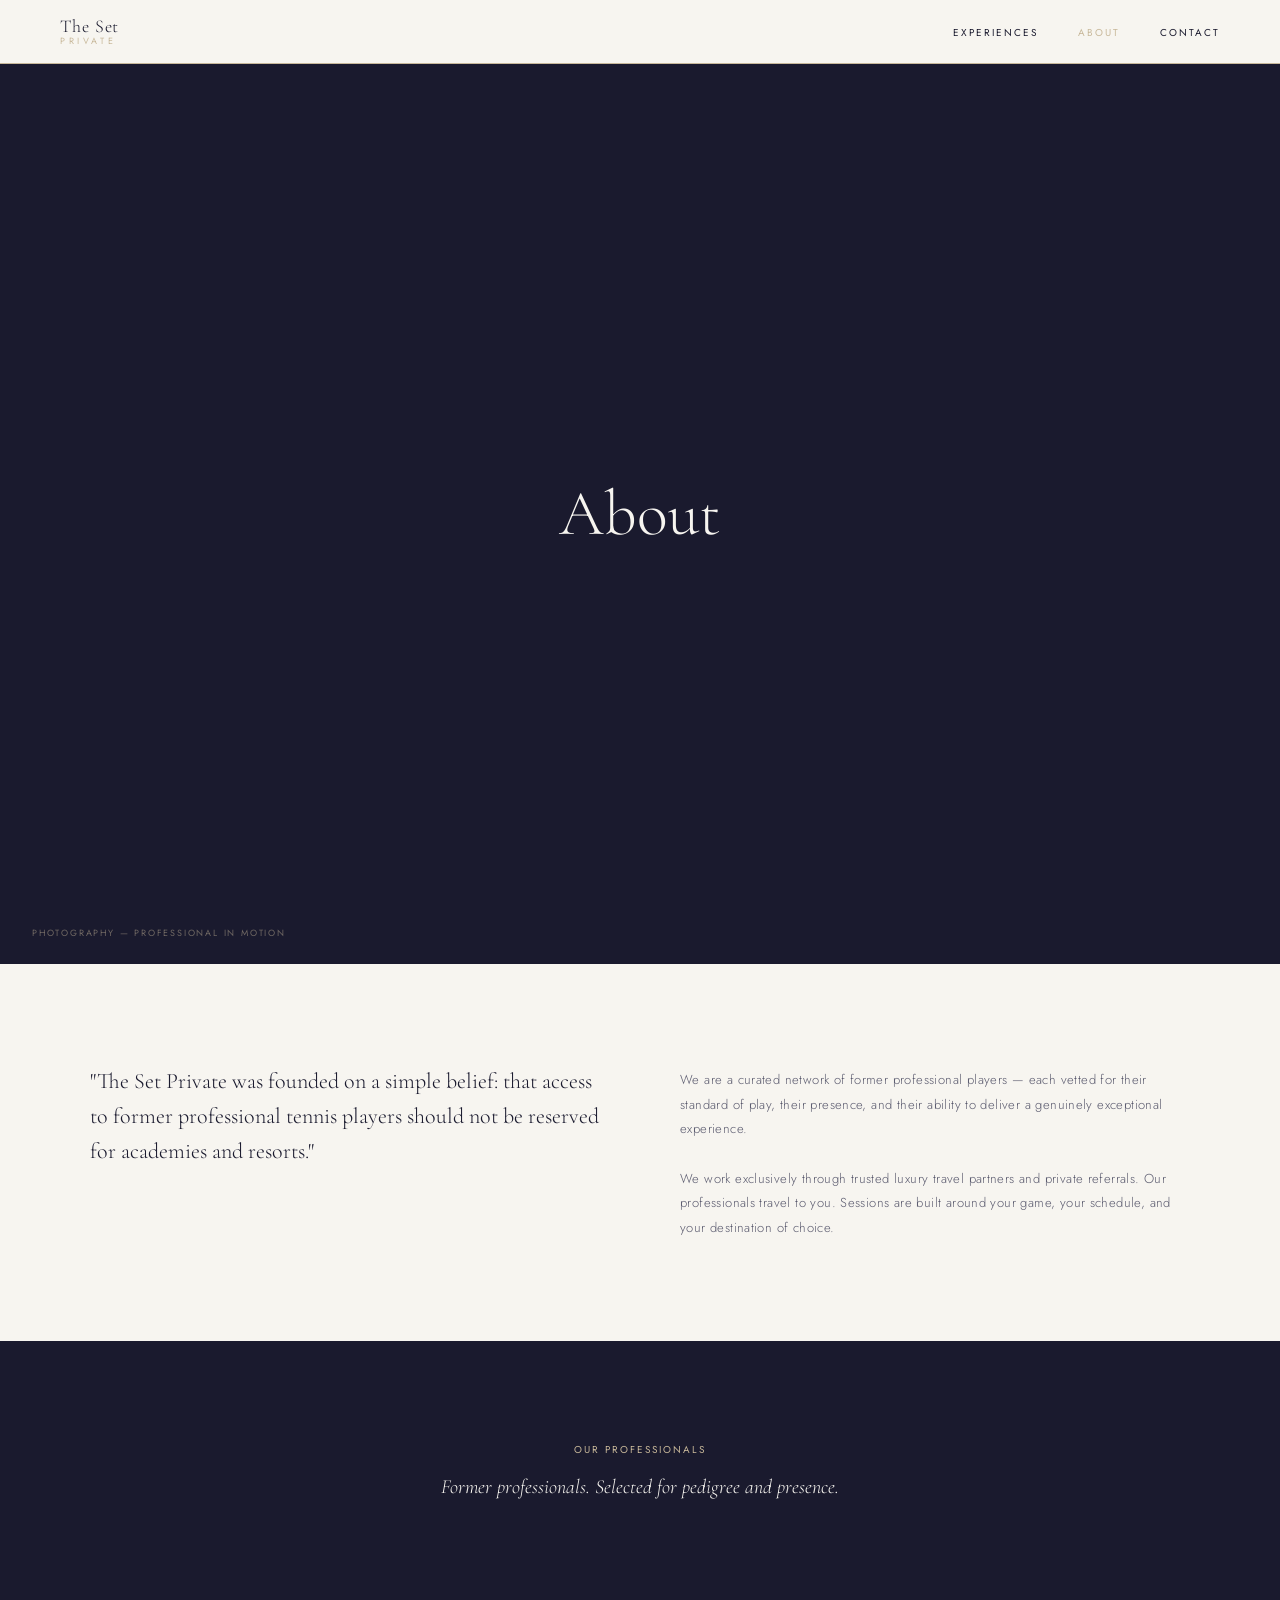
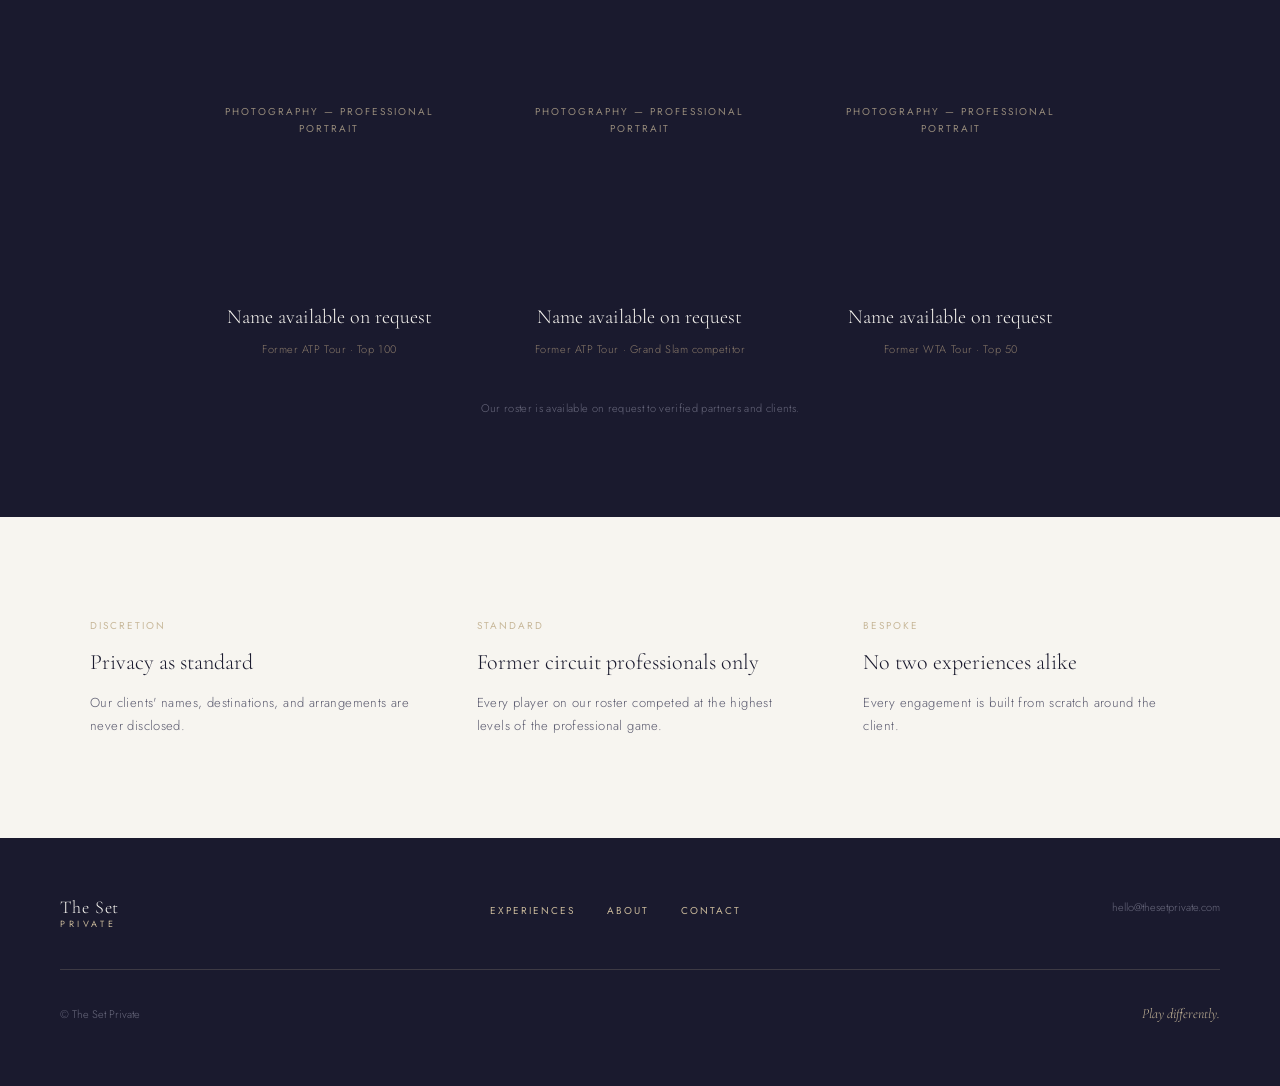
==== the-set-private/about.html @ 579fd4d5 "Build The Set Private multi-page luxury website Four-page static site (index, about, experiences, co" ====
<!DOCTYPE html>
<html lang="en">
<head>
  <meta charset="UTF-8">
  <meta name="viewport" content="width=device-width, initial-scale=1.0">
  <title>About — The Set Private</title>
  <meta name="description" content="The Set Private is a curated network of former professional players, each vetted for their standard of play, their presence, and their ability to deliver a genuinely exceptional experience.">
  <link rel="stylesheet" href="styles.css">
</head>
<body>

  <!-- ── Navigation ──────────────────────────────────────── -->
  <nav class="nav" role="navigation" aria-label="Main navigation">
    <a href="index.html" class="nav__wordmark" aria-label="The Set Private — home">
      <span class="nav__wordmark-main">The Set</span>
      <span class="nav__wordmark-sub">Private</span>
    </a>
    <ul class="nav__links">
      <li><a href="experiences.html">Experiences</a></li>
      <li><a href="about.html">About</a></li>
      <li><a href="contact.html">Contact</a></li>
    </ul>
    <button class="nav__hamburger" aria-label="Open menu" aria-expanded="false">
      <span></span>
      <span></span>
      <span></span>
    </button>
  </nav>

  <!-- Mobile overlay -->
  <div class="nav__overlay" role="dialog" aria-modal="true" aria-label="Navigation menu" style="display:none;">
    <button class="nav__overlay-close" aria-label="Close menu">Close</button>
    <a href="experiences.html">Experiences</a>
    <a href="about.html">About</a>
    <a href="contact.html">Contact</a>
  </div>

  <main class="page-content">

    <!-- ── Hero ───────────────────────────────────────────── -->
    <section class="page-hero" aria-label="About hero">
      <div class="page-hero__bg">
        <span class="hero__bg-label">Photography — Professional in Motion</span>
      </div>
      <div class="page-hero__content">
        <h1 class="page-hero__title">About</h1>
      </div>
    </section>

    <!-- ── Brand Story ────────────────────────────────────── -->
    <section class="brand-story">
      <div class="brand-story__inner">
        <div class="brand-story__left fade-in">
          "The Set Private was founded on a simple belief: that access to former professional tennis players should not be reserved for academies and resorts."
        </div>
        <div class="brand-story__right fade-in">
          <p>We are a curated network of former professional players — each vetted for their standard of play, their presence, and their ability to deliver a genuinely exceptional experience.</p>
          <br>
          <p>We work exclusively through trusted luxury travel partners and private referrals. Our professionals travel to you. Sessions are built around your game, your schedule, and your destination of choice.</p>
        </div>
      </div>
    </section>

    <!-- ── Roster ─────────────────────────────────────────── -->
    <section class="roster">
      <span class="section-label fade-in">Our Professionals</span>
      <p class="roster__intro fade-in">Former professionals. Selected for pedigree and presence.</p>

      <div class="roster__grid">

        <div class="fade-in">
          <div class="roster-card__img img-placeholder">
            <span>Photography — Professional Portrait</span>
          </div>
          <p class="roster-card__name">Name available on request</p>
          <p class="roster-card__cred">Former ATP Tour · Top 100</p>
        </div>

        <div class="fade-in">
          <div class="roster-card__img img-placeholder">
            <span>Photography — Professional Portrait</span>
          </div>
          <p class="roster-card__name">Name available on request</p>
          <p class="roster-card__cred">Former ATP Tour · Grand Slam competitor</p>
        </div>

        <div class="fade-in">
          <div class="roster-card__img img-placeholder">
            <span>Photography — Professional Portrait</span>
          </div>
          <p class="roster-card__name">Name available on request</p>
          <p class="roster-card__cred">Former WTA Tour · Top 50</p>
        </div>

      </div>

      <p class="roster__note fade-in">Our roster is available on request to verified partners and clients.</p>
    </section>

    <!-- ── Values ─────────────────────────────────────────── -->
    <section class="values">
      <div class="values__grid">

        <div class="fade-in">
          <span class="value__label">Discretion</span>
          <h2 class="value__title">Privacy as standard</h2>
          <p class="value__body">Our clients' names, destinations, and arrangements are never disclosed.</p>
        </div>

        <div class="fade-in">
          <span class="value__label">Standard</span>
          <h2 class="value__title">Former circuit professionals only</h2>
          <p class="value__body">Every player on our roster competed at the highest levels of the professional game.</p>
        </div>

        <div class="fade-in">
          <span class="value__label">Bespoke</span>
          <h2 class="value__title">No two experiences alike</h2>
          <p class="value__body">Every engagement is built from scratch around the client.</p>
        </div>

      </div>
    </section>

  </main>

  <!-- ── Footer ─────────────────────────────────────────────── -->
  <footer class="footer" role="contentinfo">
    <div class="footer__main">
      <a href="index.html" class="nav__wordmark" aria-label="The Set Private — home">
        <span class="footer__wordmark-main">The Set</span>
        <span class="footer__wordmark-sub">Private</span>
      </a>
      <ul class="footer__nav">
        <li><a href="experiences.html">Experiences</a></li>
        <li><a href="about.html">About</a></li>
        <li><a href="contact.html">Contact</a></li>
      </ul>
      <span class="footer__email">hello@thesetprivate.com</span>
    </div>
    <div class="footer__bottom">
      <span class="footer__copy">© The Set Private</span>
      <span class="footer__tagline">Play differently.</span>
    </div>
  </footer>

  <script src="nav.js"></script>
</body>
</html>
---- the-set-private/styles.css ----
/* ============================================================
   THE SET PRIVATE — styles.css
   ============================================================ */

@import url('https://fonts.googleapis.com/css2?family=Cormorant+Garamond:ital,wght@0,300;0,400;1,300;1,400&family=Jost:wght@300;400&display=swap');

/* ── Reset & Base ─────────────────────────────────────────── */

*, *::before, *::after {
  box-sizing: border-box;
  margin: 0;
  padding: 0;
}

html {
  scroll-behavior: smooth;
}

body {
  background-color: #FAFAF7;
  color: #5a5a6e;
  font-family: 'Jost', sans-serif;
  font-weight: 300;
  font-size: 14px;
  line-height: 1.7;
  -webkit-font-smoothing: antialiased;
}

img { display: block; width: 100%; }

a {
  color: inherit;
  text-decoration: none;
}

/* ── Tokens ───────────────────────────────────────────────── */

:root {
  --midnight:  #1a1a2e;
  --parchment: #F7F5F0;
  --sand:      #c8b89a;
  --dusk:      #8a7a6a;
  --slate:     #5a5a6e;
  --offwhite:  #FAFAF7;
  --muted:     #6a6a7e;
}

/* ── Typography helpers ───────────────────────────────────── */

.t-display {
  font-family: 'Cormorant Garamond', serif;
  font-weight: 300;
}

.t-display-italic {
  font-family: 'Cormorant Garamond', serif;
  font-weight: 300;
  font-style: italic;
}

.t-ui {
  font-family: 'Jost', sans-serif;
  font-weight: 400;
  font-size: 10px;
  letter-spacing: 0.2em;
  text-transform: uppercase;
}

/* ── Scroll-fade animation ────────────────────────────────── */

.fade-in {
  opacity: 0;
  transform: translateY(20px);
  transition: opacity 0.4s ease, transform 0.4s ease;
}

.fade-in.visible {
  opacity: 1;
  transform: translateY(0);
}

/* ── Buttons ──────────────────────────────────────────────── */

.btn {
  display: inline-block;
  font-family: 'Jost', sans-serif;
  font-weight: 400;
  font-size: 10px;
  letter-spacing: 0.2em;
  text-transform: uppercase;
  padding: 12px 32px;
  border: 1px solid var(--sand);
  color: var(--parchment);
  background: transparent;
  cursor: pointer;
  transition: background 0.25s ease, color 0.25s ease;
}

.btn:hover {
  background: var(--sand);
  color: var(--midnight);
}

.btn--dark {
  color: var(--midnight);
}

.btn--dark:hover {
  background: var(--midnight);
  color: var(--parchment);
  border-color: var(--midnight);
}

.btn--filled {
  background: var(--midnight);
  color: var(--parchment);
  border: 1px solid var(--midnight);
}

.btn--filled:hover {
  background: var(--sand);
  border-color: var(--sand);
  color: var(--midnight);
}

/* ── Image placeholder ────────────────────────────────────── */

.img-placeholder {
  background-color: var(--midnight);
  display: flex;
  align-items: center;
  justify-content: center;
  width: 100%;
}

.img-placeholder span {
  font-family: 'Jost', sans-serif;
  font-weight: 400;
  font-size: 10px;
  letter-spacing: 0.2em;
  text-transform: uppercase;
  color: var(--sand);
  opacity: 0.7;
  text-align: center;
  padding: 0 20px;
}

/* ── Navigation ───────────────────────────────────────────── */

.nav {
  position: fixed;
  top: 0;
  left: 0;
  right: 0;
  z-index: 100;
  background: var(--parchment);
  border-bottom: 0.5px solid var(--sand);
  padding: 0 60px;
  height: 64px;
  display: flex;
  align-items: center;
  justify-content: space-between;
  transition: box-shadow 0.3s ease;
}

.nav.scrolled {
  box-shadow: 0 2px 20px rgba(26, 26, 46, 0.06);
}

.nav__wordmark {
  display: flex;
  flex-direction: column;
  line-height: 1.1;
}

.nav__wordmark-main {
  font-family: 'Cormorant Garamond', serif;
  font-weight: 300;
  font-size: 18px;
  color: var(--midnight);
  letter-spacing: 0.05em;
}

.nav__wordmark-sub {
  font-family: 'Jost', sans-serif;
  font-weight: 400;
  font-size: 9px;
  letter-spacing: 0.4em;
  text-transform: uppercase;
  color: var(--sand);
}

.nav__links {
  display: flex;
  align-items: center;
  gap: 40px;
  list-style: none;
}

.nav__links a {
  font-family: 'Jost', sans-serif;
  font-weight: 400;
  font-size: 10px;
  letter-spacing: 0.2em;
  text-transform: uppercase;
  color: var(--midnight);
  transition: color 0.2s ease;
}

.nav__links a:hover,
.nav__links a.active {
  color: var(--sand);
}

/* Hamburger */
.nav__hamburger {
  display: none;
  flex-direction: column;
  gap: 5px;
  cursor: pointer;
  padding: 4px;
  background: none;
  border: none;
}

.nav__hamburger span {
  display: block;
  width: 22px;
  height: 1px;
  background: var(--midnight);
  transition: all 0.3s ease;
}

/* Mobile overlay */
.nav__overlay {
  display: none;
  position: fixed;
  inset: 0;
  background: var(--midnight);
  z-index: 99;
  flex-direction: column;
  align-items: center;
  justify-content: center;
  gap: 40px;
  opacity: 0;
  transition: opacity 0.3s ease;
}

.nav__overlay.open {
  opacity: 1;
}

.nav__overlay a {
  font-family: 'Cormorant Garamond', serif;
  font-weight: 300;
  font-size: 28px;
  color: var(--parchment);
  letter-spacing: 0.05em;
  transition: color 0.2s ease;
}

.nav__overlay a:hover {
  color: var(--sand);
}

.nav__overlay-close {
  position: absolute;
  top: 24px;
  right: 60px;
  background: none;
  border: none;
  cursor: pointer;
  font-family: 'Jost', sans-serif;
  font-size: 10px;
  letter-spacing: 0.2em;
  text-transform: uppercase;
  color: var(--sand);
}

/* ── Footer ───────────────────────────────────────────────── */

.footer {
  background: var(--midnight);
  padding: 60px;
}

.footer__main {
  display: flex;
  align-items: flex-start;
  justify-content: space-between;
  padding-bottom: 40px;
  border-bottom: 0.5px solid rgba(200, 184, 154, 0.2);
  margin-bottom: 32px;
}

.footer__wordmark-main {
  font-family: 'Cormorant Garamond', serif;
  font-weight: 300;
  font-size: 18px;
  color: var(--parchment);
  letter-spacing: 0.05em;
}

.footer__wordmark-sub {
  font-family: 'Jost', sans-serif;
  font-weight: 400;
  font-size: 9px;
  letter-spacing: 0.4em;
  text-transform: uppercase;
  color: var(--sand);
  margin-top: 2px;
}

.footer__nav {
  display: flex;
  gap: 32px;
  list-style: none;
  align-items: center;
}

.footer__nav a {
  font-family: 'Jost', sans-serif;
  font-weight: 400;
  font-size: 10px;
  letter-spacing: 0.2em;
  text-transform: uppercase;
  color: var(--sand);
  transition: color 0.2s ease;
}

.footer__nav a:hover {
  color: var(--parchment);
}

.footer__email {
  font-family: 'Jost', sans-serif;
  font-weight: 300;
  font-size: 11px;
  color: var(--muted);
}

.footer__bottom {
  display: flex;
  justify-content: space-between;
  align-items: center;
}

.footer__copy {
  font-family: 'Jost', sans-serif;
  font-weight: 300;
  font-size: 11px;
  color: var(--muted);
}

.footer__tagline {
  font-family: 'Cormorant Garamond', serif;
  font-style: italic;
  font-weight: 300;
  font-size: 14px;
  color: var(--sand);
}

/* ── PAGE OFFSET (fixed nav) ──────────────────────────────── */

.page-content {
  padding-top: 64px;
}

/* ════════════════════════════════════════════════════════════
   HOME — index.html
   ════════════════════════════════════════════════════════════ */

/* Hero */
.hero {
  position: relative;
  height: 100vh;
  min-height: 600px;
  display: flex;
  align-items: center;
  justify-content: center;
  overflow: hidden;
}

.hero__bg {
  position: absolute;
  inset: 0;
  background: var(--midnight);
  display: flex;
  align-items: flex-end;
  justify-content: flex-start;
  padding: 24px 32px;
}

.hero__bg-label {
  font-family: 'Jost', sans-serif;
  font-weight: 400;
  font-size: 9px;
  letter-spacing: 0.2em;
  text-transform: uppercase;
  color: var(--sand);
  opacity: 0.5;
}

.hero__content {
  position: relative;
  text-align: center;
  z-index: 1;
}

.hero__the {
  font-family: 'Jost', sans-serif;
  font-weight: 400;
  font-size: 10px;
  letter-spacing: 0.35em;
  text-transform: uppercase;
  color: var(--sand);
  display: block;
  margin-bottom: 12px;
}

.hero__set {
  font-family: 'Cormorant Garamond', serif;
  font-weight: 300;
  font-size: 72px;
  color: var(--parchment);
  display: block;
  line-height: 1;
}

.hero__rule {
  width: 40px;
  height: 1px;
  background: var(--sand);
  margin: 20px auto;
}

.hero__private {
  font-family: 'Jost', sans-serif;
  font-weight: 400;
  font-size: 10px;
  letter-spacing: 0.45em;
  text-transform: uppercase;
  color: var(--sand);
  display: block;
  margin-bottom: 24px;
}

.hero__tagline {
  font-family: 'Cormorant Garamond', serif;
  font-style: italic;
  font-weight: 300;
  font-size: 18px;
  color: var(--parchment);
  display: block;
  margin-bottom: 36px;
}

/* Intro section */
.intro {
  background: var(--parchment);
  padding: 120px 60px;
  text-align: center;
}

.intro__quote {
  font-family: 'Cormorant Garamond', serif;
  font-weight: 300;
  font-size: 28px;
  color: var(--midnight);
  line-height: 1.5;
  max-width: 700px;
  margin: 0 auto 36px;
}

.intro__body {
  font-family: 'Jost', sans-serif;
  font-weight: 300;
  font-size: 13px;
  color: var(--slate);
  line-height: 1.9;
  max-width: 520px;
  margin: 0 auto;
  letter-spacing: 0.03em;
}

/* Pillars section */
.pillars {
  background: var(--midnight);
  padding: 100px 60px;
}

.pillars__grid {
  display: grid;
  grid-template-columns: repeat(3, 1fr);
  gap: 60px;
  max-width: 1100px;
  margin: 0 auto;
}

.pillar__label {
  font-family: 'Jost', sans-serif;
  font-weight: 400;
  font-size: 10px;
  letter-spacing: 0.2em;
  text-transform: uppercase;
  color: var(--sand);
  margin-bottom: 16px;
  display: block;
}

.pillar__title {
  font-family: 'Cormorant Garamond', serif;
  font-weight: 300;
  font-size: 24px;
  color: var(--parchment);
  margin-bottom: 16px;
  line-height: 1.3;
}

.pillar__body {
  font-family: 'Jost', sans-serif;
  font-weight: 300;
  font-size: 13px;
  color: var(--muted);
  line-height: 1.8;
  letter-spacing: 0.03em;
}

/* Experiences preview */
.experiences-preview {
  background: var(--parchment);
  padding: 100px 60px;
}

.experiences-preview__header {
  text-align: center;
  margin-bottom: 60px;
}

.section-label {
  font-family: 'Jost', sans-serif;
  font-weight: 400;
  font-size: 10px;
  letter-spacing: 0.2em;
  text-transform: uppercase;
  color: var(--sand);
  display: block;
  margin-bottom: 12px;
}

.section-title {
  font-family: 'Cormorant Garamond', serif;
  font-weight: 300;
  font-size: 36px;
  color: var(--midnight);
}

.cards-grid {
  display: grid;
  grid-template-columns: repeat(3, 1fr);
  gap: 32px;
  margin-bottom: 56px;
}

.card {
  background: #fff;
}

.card__img {
  height: 260px;
}

.card__body {
  padding: 28px 24px 32px;
}

.card__label {
  font-family: 'Jost', sans-serif;
  font-weight: 400;
  font-size: 10px;
  letter-spacing: 0.2em;
  text-transform: uppercase;
  color: var(--sand);
  display: block;
  margin-bottom: 10px;
}

.card__title {
  font-family: 'Cormorant Garamond', serif;
  font-weight: 300;
  font-size: 22px;
  color: var(--midnight);
  margin-bottom: 10px;
  line-height: 1.3;
}

.card__text {
  font-family: 'Jost', sans-serif;
  font-weight: 300;
  font-size: 13px;
  color: var(--slate);
  line-height: 1.7;
  letter-spacing: 0.03em;
  margin-bottom: 16px;
}

.card__price {
  font-family: 'Jost', sans-serif;
  font-weight: 300;
  font-size: 11px;
  color: var(--dusk);
}

.experiences-preview__cta {
  text-align: center;
}

/* Closing CTA */
.closing-cta {
  position: relative;
  height: 60vh;
  min-height: 400px;
  display: flex;
  align-items: center;
  justify-content: center;
  overflow: hidden;
}

.closing-cta__bg {
  position: absolute;
  inset: 0;
  background: var(--midnight);
  display: flex;
  align-items: flex-end;
  justify-content: flex-start;
  padding: 24px 32px;
}

.closing-cta__content {
  position: relative;
  z-index: 1;
  text-align: center;
}

.closing-cta__heading {
  font-family: 'Cormorant Garamond', serif;
  font-style: italic;
  font-weight: 300;
  font-size: 32px;
  color: var(--parchment);
  display: block;
  margin-bottom: 32px;
}

/* ════════════════════════════════════════════════════════════
   ABOUT — about.html
   ════════════════════════════════════════════════════════════ */

/* Page hero (shared) */
.page-hero {
  position: relative;
  height: 100vh;
  min-height: 500px;
  display: flex;
  align-items: center;
  justify-content: center;
  overflow: hidden;
}

.page-hero__bg {
  position: absolute;
  inset: 0;
  background: var(--midnight);
  display: flex;
  align-items: flex-end;
  justify-content: flex-start;
  padding: 24px 32px;
}

.page-hero__content {
  position: relative;
  z-index: 1;
  text-align: center;
}

.page-hero__title {
  font-family: 'Cormorant Garamond', serif;
  font-weight: 300;
  font-size: 64px;
  color: var(--parchment);
  line-height: 1;
}

/* Brand story */
.brand-story {
  background: var(--parchment);
  padding: 100px 60px;
}

.brand-story__inner {
  display: grid;
  grid-template-columns: 1fr 1fr;
  gap: 80px;
  max-width: 1100px;
  margin: 0 auto;
  align-items: start;
}

.brand-story__left {
  font-family: 'Cormorant Garamond', serif;
  font-weight: 300;
  font-size: 22px;
  color: var(--midnight);
  line-height: 1.6;
}

.brand-story__right {
  font-family: 'Jost', sans-serif;
  font-weight: 300;
  font-size: 13px;
  color: var(--slate);
  line-height: 1.9;
  letter-spacing: 0.03em;
  padding-top: 4px;
}

/* Roster section */
.roster {
  background: var(--midnight);
  padding: 100px 60px;
  text-align: center;
}

.roster__intro {
  font-family: 'Cormorant Garamond', serif;
  font-style: italic;
  font-weight: 300;
  font-size: 20px;
  color: var(--parchment);
  margin-bottom: 56px;
}

.roster__grid {
  display: grid;
  grid-template-columns: repeat(3, 1fr);
  gap: 32px;
  max-width: 900px;
  margin: 0 auto 40px;
}

.roster-card__img {
  height: 320px;
  margin-bottom: 20px;
}

.roster-card__name {
  font-family: 'Cormorant Garamond', serif;
  font-weight: 300;
  font-size: 20px;
  color: var(--parchment);
  margin-bottom: 6px;
}

.roster-card__cred {
  font-family: 'Jost', sans-serif;
  font-weight: 300;
  font-size: 11px;
  color: var(--dusk);
  letter-spacing: 0.05em;
}

.roster__note {
  font-family: 'Jost', sans-serif;
  font-weight: 300;
  font-size: 11px;
  color: var(--muted);
  letter-spacing: 0.03em;
}

/* Values section */
.values {
  background: var(--parchment);
  padding: 100px 60px;
}

.values__grid {
  display: grid;
  grid-template-columns: repeat(3, 1fr);
  gap: 60px;
  max-width: 1100px;
  margin: 0 auto;
}

.value__label {
  font-family: 'Jost', sans-serif;
  font-weight: 400;
  font-size: 10px;
  letter-spacing: 0.2em;
  text-transform: uppercase;
  color: var(--sand);
  display: block;
  margin-bottom: 14px;
}

.value__title {
  font-family: 'Cormorant Garamond', serif;
  font-weight: 300;
  font-size: 22px;
  color: var(--midnight);
  margin-bottom: 14px;
  line-height: 1.3;
}

.value__body {
  font-family: 'Jost', sans-serif;
  font-weight: 300;
  font-size: 13px;
  color: var(--slate);
  line-height: 1.8;
  letter-spacing: 0.03em;
}

/* ════════════════════════════════════════════════════════════
   EXPERIENCES — experiences.html
   ════════════════════════════════════════════════════════════ */

.experiences-detail {
  background: var(--parchment);
  padding: 100px 0;
}

.experience-row {
  display: grid;
  grid-template-columns: 1fr 1fr;
  min-height: 520px;
  max-width: 1400px;
  margin: 0 auto 80px;
}

.experience-row:last-child {
  margin-bottom: 0;
}

.experience-row--reverse {
  direction: rtl;
}

.experience-row--reverse > * {
  direction: ltr;
}

.experience-row__img {
  height: 100%;
  min-height: 440px;
}

.experience-row__content {
  padding: 70px 80px;
  display: flex;
  flex-direction: column;
  justify-content: center;
  background: #fff;
}

.experience-row--reverse .experience-row__content {
  background: var(--parchment);
}

.experience-row__label {
  font-family: 'Jost', sans-serif;
  font-weight: 400;
  font-size: 10px;
  letter-spacing: 0.2em;
  text-transform: uppercase;
  color: var(--sand);
  display: block;
  margin-bottom: 14px;
}

.experience-row__title {
  font-family: 'Cormorant Garamond', serif;
  font-weight: 300;
  font-size: 32px;
  color: var(--midnight);
  margin-bottom: 20px;
  line-height: 1.2;
}

.experience-row__body {
  font-family: 'Jost', sans-serif;
  font-weight: 300;
  font-size: 13px;
  color: var(--slate);
  line-height: 1.9;
  letter-spacing: 0.03em;
  margin-bottom: 20px;
}

.experience-row__details {
  font-family: 'Jost', sans-serif;
  font-weight: 300;
  font-size: 11px;
  color: var(--dusk);
  letter-spacing: 0.03em;
  margin-bottom: 28px;
}

.experience-row__price {
  font-family: 'Jost', sans-serif;
  font-weight: 300;
  font-size: 11px;
  color: var(--dusk);
  margin-bottom: 20px;
}

/* Partner section */
.partner {
  background: var(--midnight);
  padding: 100px 60px;
  text-align: center;
}

.partner__quote {
  font-family: 'Cormorant Garamond', serif;
  font-style: italic;
  font-weight: 300;
  font-size: 22px;
  color: var(--parchment);
  max-width: 600px;
  margin: 0 auto 24px;
  line-height: 1.5;
}

.partner__body {
  font-family: 'Jost', sans-serif;
  font-weight: 300;
  font-size: 13px;
  color: var(--muted);
  max-width: 520px;
  margin: 0 auto 40px;
  line-height: 1.8;
  letter-spacing: 0.03em;
}

/* ════════════════════════════════════════════════════════════
   CONTACT — contact.html
   ════════════════════════════════════════════════════════════ */

/* Half-height hero for contact */
.page-hero--half {
  height: 50vh;
  min-height: 360px;
}

.contact-section {
  background: var(--parchment);
  padding: 100px 60px;
}

.contact-inner {
  display: grid;
  grid-template-columns: 1fr 1fr;
  gap: 100px;
  max-width: 1100px;
  margin: 0 auto;
  align-items: start;
}

.contact-left__heading {
  font-family: 'Cormorant Garamond', serif;
  font-weight: 300;
  font-size: 24px;
  color: var(--midnight);
  line-height: 1.4;
  margin-bottom: 20px;
}

.contact-left__body {
  font-family: 'Jost', sans-serif;
  font-weight: 300;
  font-size: 13px;
  color: var(--slate);
  line-height: 1.9;
  letter-spacing: 0.03em;
  margin-bottom: 40px;
}

.contact-left__details {
  display: flex;
  flex-direction: column;
  gap: 12px;
}

.contact-detail__label {
  font-family: 'Jost', sans-serif;
  font-weight: 400;
  font-size: 10px;
  letter-spacing: 0.2em;
  text-transform: uppercase;
  color: var(--sand);
  display: block;
  margin-bottom: 2px;
}

.contact-detail__value {
  font-family: 'Jost', sans-serif;
  font-weight: 300;
  font-size: 12px;
  color: var(--slate);
  letter-spacing: 0.03em;
}

/* Form */
.enquiry-form {
  display: flex;
  flex-direction: column;
  gap: 28px;
}

.form-field {
  display: flex;
  flex-direction: column;
  gap: 6px;
}

.form-field label {
  font-family: 'Jost', sans-serif;
  font-weight: 400;
  font-size: 10px;
  letter-spacing: 0.15em;
  text-transform: uppercase;
  color: var(--dusk);
}

.form-field input,
.form-field select,
.form-field textarea {
  font-family: 'Jost', sans-serif;
  font-weight: 300;
  font-size: 13px;
  color: var(--midnight);
  background: transparent;
  border: none;
  border-bottom: 1px solid var(--sand);
  padding: 10px 0;
  outline: none;
  letter-spacing: 0.03em;
  border-radius: 0;
  transition: border-color 0.2s ease;
  -webkit-appearance: none;
  appearance: none;
}

.form-field textarea {
  resize: vertical;
  min-height: 100px;
}

.form-field select {
  cursor: pointer;
}

.form-field input:focus,
.form-field select:focus,
.form-field textarea:focus {
  border-bottom-color: var(--midnight);
}

.form-field input.error,
.form-field select.error,
.form-field textarea.error {
  border-bottom-color: var(--sand);
  border-bottom-width: 2px;
}

.form-field .error-msg {
  font-family: 'Jost', sans-serif;
  font-weight: 300;
  font-size: 11px;
  color: var(--dusk);
  display: none;
}

.form-field.has-error .error-msg {
  display: block;
}

.form-confirmation {
  display: none;
  font-family: 'Cormorant Garamond', serif;
  font-style: italic;
  font-weight: 300;
  font-size: 18px;
  color: var(--dusk);
  margin-top: 8px;
}

/* ════════════════════════════════════════════════════════════
   RESPONSIVE — 768px breakpoint
   ════════════════════════════════════════════════════════════ */

@media (max-width: 768px) {

  /* Nav */
  .nav {
    padding: 0 24px;
  }

  .nav__links {
    display: none;
  }

  .nav__hamburger {
    display: flex;
  }

  .nav__overlay {
    display: flex;
  }

  /* Hero */
  .hero__set {
    font-size: 52px;
  }

  /* Sections padding */
  .intro,
  .pillars,
  .experiences-preview,
  .brand-story,
  .roster,
  .values,
  .partner,
  .contact-section {
    padding: 72px 24px;
  }

  .intro__quote {
    font-size: 22px;
  }

  /* Pillars */
  .pillars__grid {
    grid-template-columns: 1fr;
    gap: 48px;
  }

  /* Cards */
  .cards-grid {
    grid-template-columns: 1fr;
    gap: 28px;
  }

  /* Brand story */
  .brand-story__inner {
    grid-template-columns: 1fr;
    gap: 40px;
  }

  /* Roster */
  .roster__grid {
    grid-template-columns: 1fr;
    gap: 40px;
  }

  /* Values */
  .values__grid {
    grid-template-columns: 1fr;
    gap: 48px;
  }

  /* Experiences rows */
  .experiences-detail {
    padding: 72px 0;
  }

  .experience-row {
    grid-template-columns: 1fr;
    direction: ltr;
  }

  .experience-row--reverse {
    direction: ltr;
  }

  .experience-row__img {
    min-height: 280px;
    height: 280px;
  }

  .experience-row__content {
    padding: 48px 24px;
  }

  /* Contact */
  .contact-inner {
    grid-template-columns: 1fr;
    gap: 56px;
  }

  /* Footer */
  .footer {
    padding: 48px 24px;
  }

  .footer__main {
    flex-direction: column;
    gap: 32px;
  }

  .footer__nav {
    flex-wrap: wrap;
    gap: 20px;
  }

  .footer__bottom {
    flex-direction: column;
    gap: 12px;
    text-align: center;
  }

  /* Page hero */
  .page-hero__title {
    font-size: 48px;
  }

  .closing-cta__heading {
    font-size: 24px;
    padding: 0 24px;
  }
}
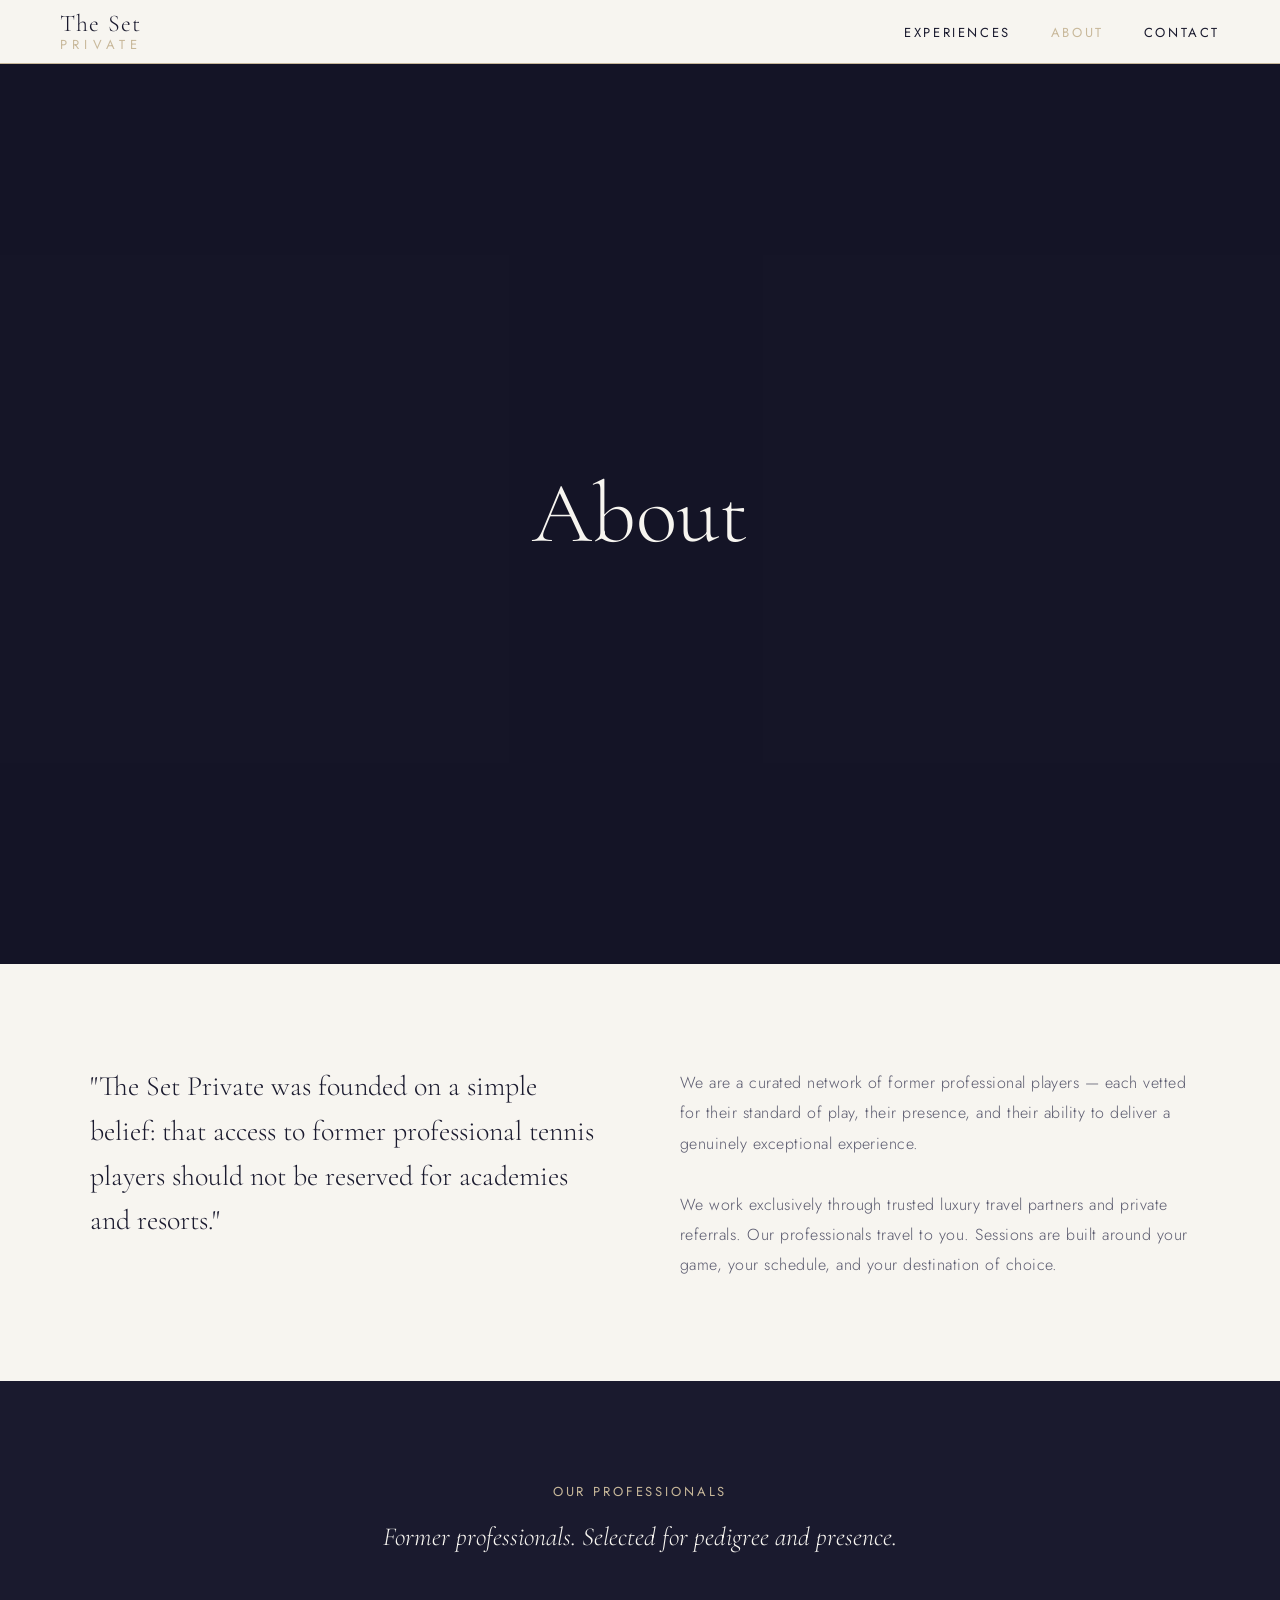
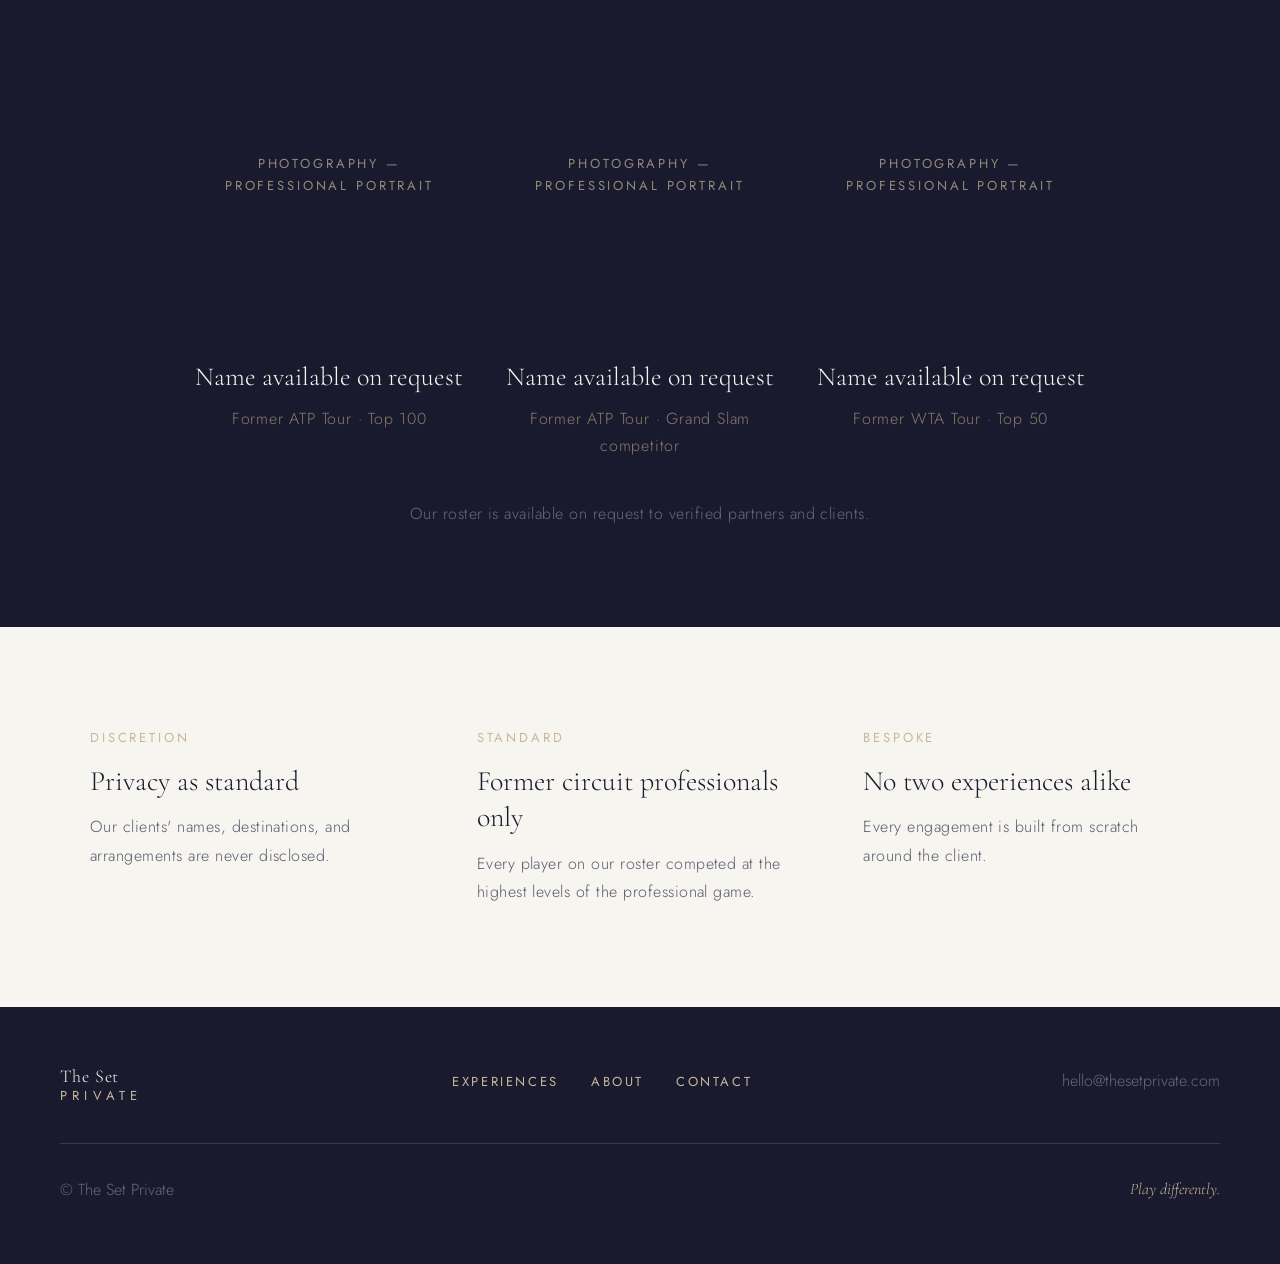
==== commit f645f912: "Replace all navy placeholders with real photography Hero/CTA sections use background-image with rgba" ====
--- a/the-set-private/about.html
+++ b/the-set-private/about.html
@@ -39,9 +39,7 @@
 
     <!-- ── Hero ───────────────────────────────────────────── -->
     <section class="page-hero" aria-label="About hero">
-      <div class="page-hero__bg">
-        <span class="hero__bg-label">Photography — Professional in Motion</span>
-      </div>
+      <div class="page-hero__bg" style="background-image: url('pexels-ellie-burgin-1661546-28524386.jpg');"></div>
       <div class="page-hero__content">
         <h1 class="page-hero__title">About</h1>
       </div>
--- a/the-set-private/styles.css
+++ b/the-set-private/styles.css
@@ -21,7 +21,7 @@
   color: #5a5a6e;
   font-family: 'Jost', sans-serif;
   font-weight: 300;
-  font-size: 14px;
+  font-size: 16px;
   line-height: 1.7;
   -webkit-font-smoothing: antialiased;
 }
@@ -61,8 +61,8 @@
 .t-ui {
   font-family: 'Jost', sans-serif;
   font-weight: 400;
-  font-size: 10px;
-  letter-spacing: 0.2em;
+  font-size: 13px;
+  letter-spacing: 0.22em;
   text-transform: uppercase;
 }
 
@@ -85,7 +85,7 @@
   display: inline-block;
   font-family: 'Jost', sans-serif;
   font-weight: 400;
-  font-size: 10px;
+  font-size: 13px;
   letter-spacing: 0.2em;
   text-transform: uppercase;
   padding: 12px 32px;
@@ -136,8 +136,8 @@
 .img-placeholder span {
   font-family: 'Jost', sans-serif;
   font-weight: 400;
-  font-size: 10px;
-  letter-spacing: 0.2em;
+  font-size: 13px;
+  letter-spacing: 0.22em;
   text-transform: uppercase;
   color: var(--sand);
   opacity: 0.7;
@@ -176,7 +176,7 @@
 .nav__wordmark-main {
   font-family: 'Cormorant Garamond', serif;
   font-weight: 300;
-  font-size: 18px;
+  font-size: 24px;
   color: var(--midnight);
   letter-spacing: 0.05em;
 }
@@ -184,7 +184,7 @@
 .nav__wordmark-sub {
   font-family: 'Jost', sans-serif;
   font-weight: 400;
-  font-size: 9px;
+  font-size: 13px;
   letter-spacing: 0.4em;
   text-transform: uppercase;
   color: var(--sand);
@@ -200,7 +200,7 @@
 .nav__links a {
   font-family: 'Jost', sans-serif;
   font-weight: 400;
-  font-size: 10px;
+  font-size: 13px;
   letter-spacing: 0.2em;
   text-transform: uppercase;
   color: var(--midnight);
@@ -271,7 +271,7 @@
   border: none;
   cursor: pointer;
   font-family: 'Jost', sans-serif;
-  font-size: 10px;
+  font-size: 13px;
   letter-spacing: 0.2em;
   text-transform: uppercase;
   color: var(--sand);
@@ -304,7 +304,7 @@
 .footer__wordmark-sub {
   font-family: 'Jost', sans-serif;
   font-weight: 400;
-  font-size: 9px;
+  font-size: 13px;
   letter-spacing: 0.4em;
   text-transform: uppercase;
   color: var(--sand);
@@ -321,7 +321,7 @@
 .footer__nav a {
   font-family: 'Jost', sans-serif;
   font-weight: 400;
-  font-size: 10px;
+  font-size: 13px;
   letter-spacing: 0.2em;
   text-transform: uppercase;
   color: var(--sand);
@@ -335,7 +335,7 @@
 .footer__email {
   font-family: 'Jost', sans-serif;
   font-weight: 300;
-  font-size: 11px;
+  font-size: 16px;
   color: var(--muted);
 }
 
@@ -348,7 +348,7 @@
 .footer__copy {
   font-family: 'Jost', sans-serif;
   font-weight: 300;
-  font-size: 11px;
+  font-size: 16px;
   color: var(--muted);
 }
 
@@ -356,7 +356,7 @@
   font-family: 'Cormorant Garamond', serif;
   font-style: italic;
   font-weight: 300;
-  font-size: 14px;
+  font-size: 16px;
   color: var(--sand);
 }
 
@@ -384,17 +384,22 @@
 .hero__bg {
   position: absolute;
   inset: 0;
-  background: var(--midnight);
-  display: flex;
-  align-items: flex-end;
-  justify-content: flex-start;
-  padding: 24px 32px;
+  background-color: var(--midnight);
+  background-size: cover;
+  background-position: center;
+}
+
+.hero__bg::after {
+  content: '';
+  position: absolute;
+  inset: 0;
+  background: rgba(15, 15, 30, 0.45);
 }
 
 .hero__bg-label {
   font-family: 'Jost', sans-serif;
   font-weight: 400;
-  font-size: 9px;
+  font-size: 13px;
   letter-spacing: 0.2em;
   text-transform: uppercase;
   color: var(--sand);
@@ -410,8 +415,8 @@
 .hero__the {
   font-family: 'Jost', sans-serif;
   font-weight: 400;
-  font-size: 10px;
-  letter-spacing: 0.35em;
+  font-size: 13px;
+  letter-spacing: 0.4em;
   text-transform: uppercase;
   color: var(--sand);
   display: block;
@@ -421,7 +426,7 @@
 .hero__set {
   font-family: 'Cormorant Garamond', serif;
   font-weight: 300;
-  font-size: 72px;
+  font-size: 120px;
   color: var(--parchment);
   display: block;
   line-height: 1;
@@ -437,8 +442,8 @@
 .hero__private {
   font-family: 'Jost', sans-serif;
   font-weight: 400;
-  font-size: 10px;
-  letter-spacing: 0.45em;
+  font-size: 13px;
+  letter-spacing: 0.4em;
   text-transform: uppercase;
   color: var(--sand);
   display: block;
@@ -449,7 +454,7 @@
   font-family: 'Cormorant Garamond', serif;
   font-style: italic;
   font-weight: 300;
-  font-size: 18px;
+  font-size: 26px;
   color: var(--parchment);
   display: block;
   margin-bottom: 36px;
@@ -465,7 +470,7 @@
 .intro__quote {
   font-family: 'Cormorant Garamond', serif;
   font-weight: 300;
-  font-size: 28px;
+  font-size: 34px;
   color: var(--midnight);
   line-height: 1.5;
   max-width: 700px;
@@ -475,7 +480,7 @@
 .intro__body {
   font-family: 'Jost', sans-serif;
   font-weight: 300;
-  font-size: 13px;
+  font-size: 16px;
   color: var(--slate);
   line-height: 1.9;
   max-width: 520px;
@@ -500,8 +505,8 @@
 .pillar__label {
   font-family: 'Jost', sans-serif;
   font-weight: 400;
-  font-size: 10px;
-  letter-spacing: 0.2em;
+  font-size: 13px;
+  letter-spacing: 0.22em;
   text-transform: uppercase;
   color: var(--sand);
   margin-bottom: 16px;
@@ -511,7 +516,7 @@
 .pillar__title {
   font-family: 'Cormorant Garamond', serif;
   font-weight: 300;
-  font-size: 24px;
+  font-size: 30px;
   color: var(--parchment);
   margin-bottom: 16px;
   line-height: 1.3;
@@ -520,7 +525,7 @@
 .pillar__body {
   font-family: 'Jost', sans-serif;
   font-weight: 300;
-  font-size: 13px;
+  font-size: 16px;
   color: var(--muted);
   line-height: 1.8;
   letter-spacing: 0.03em;
@@ -540,8 +545,8 @@
 .section-label {
   font-family: 'Jost', sans-serif;
   font-weight: 400;
-  font-size: 10px;
-  letter-spacing: 0.2em;
+  font-size: 13px;
+  letter-spacing: 0.22em;
   text-transform: uppercase;
   color: var(--sand);
   display: block;
@@ -551,7 +556,7 @@
 .section-title {
   font-family: 'Cormorant Garamond', serif;
   font-weight: 300;
-  font-size: 36px;
+  font-size: 42px;
   color: var(--midnight);
 }
 
@@ -568,6 +573,8 @@
 
 .card__img {
   height: 260px;
+  background-size: cover;
+  background-position: center;
 }
 
 .card__body {
@@ -577,8 +584,8 @@
 .card__label {
   font-family: 'Jost', sans-serif;
   font-weight: 400;
-  font-size: 10px;
-  letter-spacing: 0.2em;
+  font-size: 13px;
+  letter-spacing: 0.22em;
   text-transform: uppercase;
   color: var(--sand);
   display: block;
@@ -588,7 +595,7 @@
 .card__title {
   font-family: 'Cormorant Garamond', serif;
   font-weight: 300;
-  font-size: 22px;
+  font-size: 28px;
   color: var(--midnight);
   margin-bottom: 10px;
   line-height: 1.3;
@@ -597,7 +604,7 @@
 .card__text {
   font-family: 'Jost', sans-serif;
   font-weight: 300;
-  font-size: 13px;
+  font-size: 16px;
   color: var(--slate);
   line-height: 1.7;
   letter-spacing: 0.03em;
@@ -607,7 +614,7 @@
 .card__price {
   font-family: 'Jost', sans-serif;
   font-weight: 300;
-  font-size: 11px;
+  font-size: 16px;
   color: var(--dusk);
 }
 
@@ -629,11 +636,16 @@
 .closing-cta__bg {
   position: absolute;
   inset: 0;
-  background: var(--midnight);
-  display: flex;
-  align-items: flex-end;
-  justify-content: flex-start;
-  padding: 24px 32px;
+  background-color: var(--midnight);
+  background-size: cover;
+  background-position: center;
+}
+
+.closing-cta__bg::after {
+  content: '';
+  position: absolute;
+  inset: 0;
+  background: rgba(15, 15, 30, 0.45);
 }
 
 .closing-cta__content {
@@ -646,7 +658,7 @@
   font-family: 'Cormorant Garamond', serif;
   font-style: italic;
   font-weight: 300;
-  font-size: 32px;
+  font-size: 46px;
   color: var(--parchment);
   display: block;
   margin-bottom: 32px;
@@ -670,11 +682,16 @@
 .page-hero__bg {
   position: absolute;
   inset: 0;
-  background: var(--midnight);
-  display: flex;
-  align-items: flex-end;
-  justify-content: flex-start;
-  padding: 24px 32px;
+  background-color: var(--midnight);
+  background-size: cover;
+  background-position: center;
+}
+
+.page-hero__bg::after {
+  content: '';
+  position: absolute;
+  inset: 0;
+  background: rgba(15, 15, 30, 0.45);
 }
 
 .page-hero__content {
@@ -686,7 +703,7 @@
 .page-hero__title {
   font-family: 'Cormorant Garamond', serif;
   font-weight: 300;
-  font-size: 64px;
+  font-size: 86px;
   color: var(--parchment);
   line-height: 1;
 }
@@ -709,7 +726,7 @@
 .brand-story__left {
   font-family: 'Cormorant Garamond', serif;
   font-weight: 300;
-  font-size: 22px;
+  font-size: 28px;
   color: var(--midnight);
   line-height: 1.6;
 }
@@ -717,7 +734,7 @@
 .brand-story__right {
   font-family: 'Jost', sans-serif;
   font-weight: 300;
-  font-size: 13px;
+  font-size: 16px;
   color: var(--slate);
   line-height: 1.9;
   letter-spacing: 0.03em;
@@ -735,7 +752,7 @@
   font-family: 'Cormorant Garamond', serif;
   font-style: italic;
   font-weight: 300;
-  font-size: 20px;
+  font-size: 26px;
   color: var(--parchment);
   margin-bottom: 56px;
 }
@@ -756,7 +773,7 @@
 .roster-card__name {
   font-family: 'Cormorant Garamond', serif;
   font-weight: 300;
-  font-size: 20px;
+  font-size: 26px;
   color: var(--parchment);
   margin-bottom: 6px;
 }
@@ -764,7 +781,7 @@
 .roster-card__cred {
   font-family: 'Jost', sans-serif;
   font-weight: 300;
-  font-size: 11px;
+  font-size: 16px;
   color: var(--dusk);
   letter-spacing: 0.05em;
 }
@@ -772,7 +789,7 @@
 .roster__note {
   font-family: 'Jost', sans-serif;
   font-weight: 300;
-  font-size: 11px;
+  font-size: 16px;
   color: var(--muted);
   letter-spacing: 0.03em;
 }
@@ -794,8 +811,8 @@
 .value__label {
   font-family: 'Jost', sans-serif;
   font-weight: 400;
-  font-size: 10px;
-  letter-spacing: 0.2em;
+  font-size: 13px;
+  letter-spacing: 0.22em;
   text-transform: uppercase;
   color: var(--sand);
   display: block;
@@ -805,7 +822,7 @@
 .value__title {
   font-family: 'Cormorant Garamond', serif;
   font-weight: 300;
-  font-size: 22px;
+  font-size: 28px;
   color: var(--midnight);
   margin-bottom: 14px;
   line-height: 1.3;
@@ -814,7 +831,7 @@
 .value__body {
   font-family: 'Jost', sans-serif;
   font-weight: 300;
-  font-size: 13px;
+  font-size: 16px;
   color: var(--slate);
   line-height: 1.8;
   letter-spacing: 0.03em;
@@ -852,6 +869,8 @@
 .experience-row__img {
   height: 100%;
   min-height: 440px;
+  background-size: cover;
+  background-position: center;
 }
 
 .experience-row__content {
@@ -869,8 +888,8 @@
 .experience-row__label {
   font-family: 'Jost', sans-serif;
   font-weight: 400;
-  font-size: 10px;
-  letter-spacing: 0.2em;
+  font-size: 13px;
+  letter-spacing: 0.22em;
   text-transform: uppercase;
   color: var(--sand);
   display: block;
@@ -880,7 +899,7 @@
 .experience-row__title {
   font-family: 'Cormorant Garamond', serif;
   font-weight: 300;
-  font-size: 32px;
+  font-size: 42px;
   color: var(--midnight);
   margin-bottom: 20px;
   line-height: 1.2;
@@ -889,7 +908,7 @@
 .experience-row__body {
   font-family: 'Jost', sans-serif;
   font-weight: 300;
-  font-size: 13px;
+  font-size: 16px;
   color: var(--slate);
   line-height: 1.9;
   letter-spacing: 0.03em;
@@ -899,7 +918,7 @@
 .experience-row__details {
   font-family: 'Jost', sans-serif;
   font-weight: 300;
-  font-size: 11px;
+  font-size: 16px;
   color: var(--dusk);
   letter-spacing: 0.03em;
   margin-bottom: 28px;
@@ -908,7 +927,7 @@
 .experience-row__price {
   font-family: 'Jost', sans-serif;
   font-weight: 300;
-  font-size: 11px;
+  font-size: 16px;
   color: var(--dusk);
   margin-bottom: 20px;
 }
@@ -924,7 +943,7 @@
   font-family: 'Cormorant Garamond', serif;
   font-style: italic;
   font-weight: 300;
-  font-size: 22px;
+  font-size: 28px;
   color: var(--parchment);
   max-width: 600px;
   margin: 0 auto 24px;
@@ -934,7 +953,7 @@
 .partner__body {
   font-family: 'Jost', sans-serif;
   font-weight: 300;
-  font-size: 13px;
+  font-size: 16px;
   color: var(--muted);
   max-width: 520px;
   margin: 0 auto 40px;
@@ -969,7 +988,7 @@
 .contact-left__heading {
   font-family: 'Cormorant Garamond', serif;
   font-weight: 300;
-  font-size: 24px;
+  font-size: 32px;
   color: var(--midnight);
   line-height: 1.4;
   margin-bottom: 20px;
@@ -978,7 +997,7 @@
 .contact-left__body {
   font-family: 'Jost', sans-serif;
   font-weight: 300;
-  font-size: 13px;
+  font-size: 16px;
   color: var(--slate);
   line-height: 1.9;
   letter-spacing: 0.03em;
@@ -994,8 +1013,8 @@
 .contact-detail__label {
   font-family: 'Jost', sans-serif;
   font-weight: 400;
-  font-size: 10px;
-  letter-spacing: 0.2em;
+  font-size: 13px;
+  letter-spacing: 0.22em;
   text-transform: uppercase;
   color: var(--sand);
   display: block;
@@ -1005,7 +1024,7 @@
 .contact-detail__value {
   font-family: 'Jost', sans-serif;
   font-weight: 300;
-  font-size: 12px;
+  font-size: 16px;
   color: var(--slate);
   letter-spacing: 0.03em;
 }
@@ -1026,7 +1045,7 @@
 .form-field label {
   font-family: 'Jost', sans-serif;
   font-weight: 400;
-  font-size: 10px;
+  font-size: 13px;
   letter-spacing: 0.15em;
   text-transform: uppercase;
   color: var(--dusk);
@@ -1037,7 +1056,7 @@
 .form-field textarea {
   font-family: 'Jost', sans-serif;
   font-weight: 300;
-  font-size: 13px;
+  font-size: 16px;
   color: var(--midnight);
   background: transparent;
   border: none;
@@ -1076,7 +1095,7 @@
 .form-field .error-msg {
   font-family: 'Jost', sans-serif;
   font-weight: 300;
-  font-size: 11px;
+  font-size: 16px;
   color: var(--dusk);
   display: none;
 }
@@ -1090,7 +1109,7 @@
   font-family: 'Cormorant Garamond', serif;
   font-style: italic;
   font-weight: 300;
-  font-size: 18px;
+  font-size: 22px;
   color: var(--dusk);
   margin-top: 8px;
 }
@@ -1120,7 +1139,7 @@
 
   /* Hero */
   .hero__set {
-    font-size: 52px;
+    font-size: 80px;
   }
 
   /* Sections padding */
@@ -1136,7 +1155,7 @@
   }
 
   .intro__quote {
-    font-size: 22px;
+    font-size: 26px;
   }
 
   /* Pillars */
@@ -1221,11 +1240,11 @@
 
   /* Page hero */
   .page-hero__title {
-    font-size: 48px;
+    font-size: 60px;
   }
 
   .closing-cta__heading {
-    font-size: 24px;
+    font-size: 32px;
     padding: 0 24px;
   }
 }
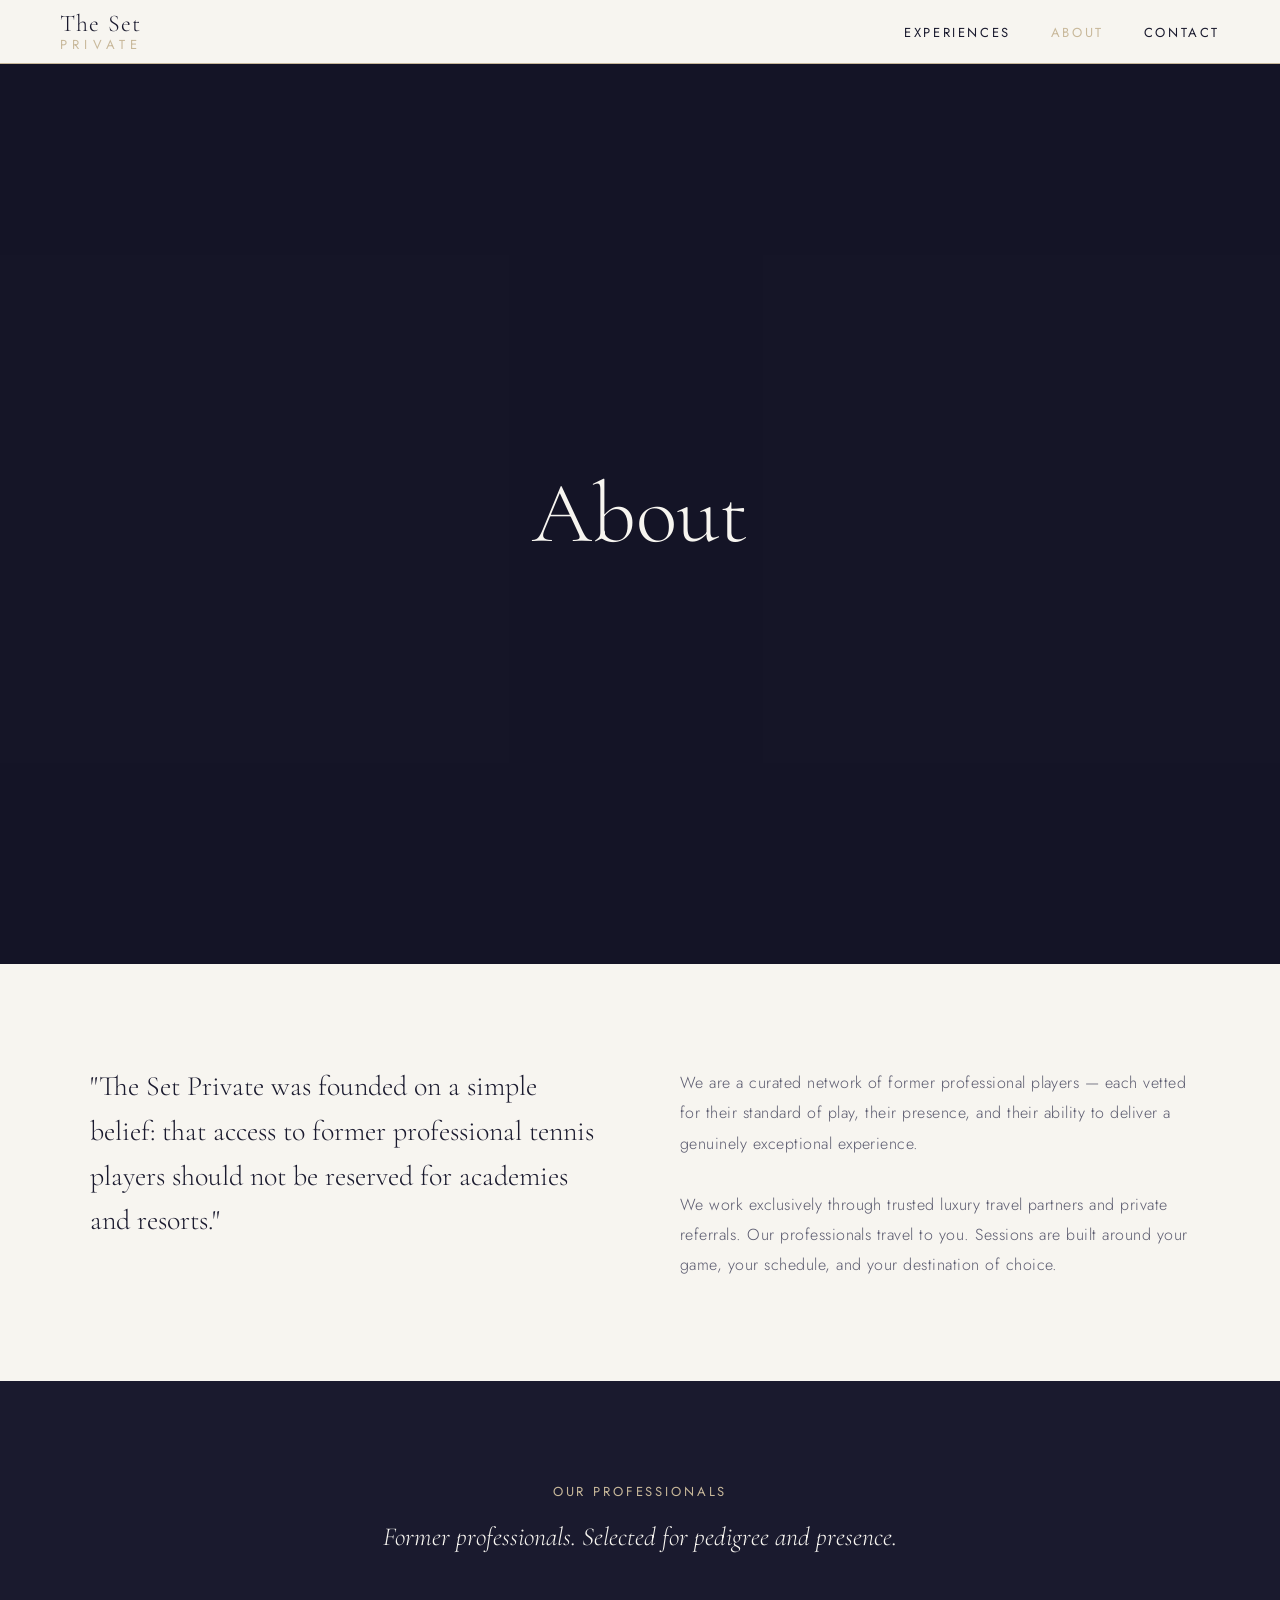
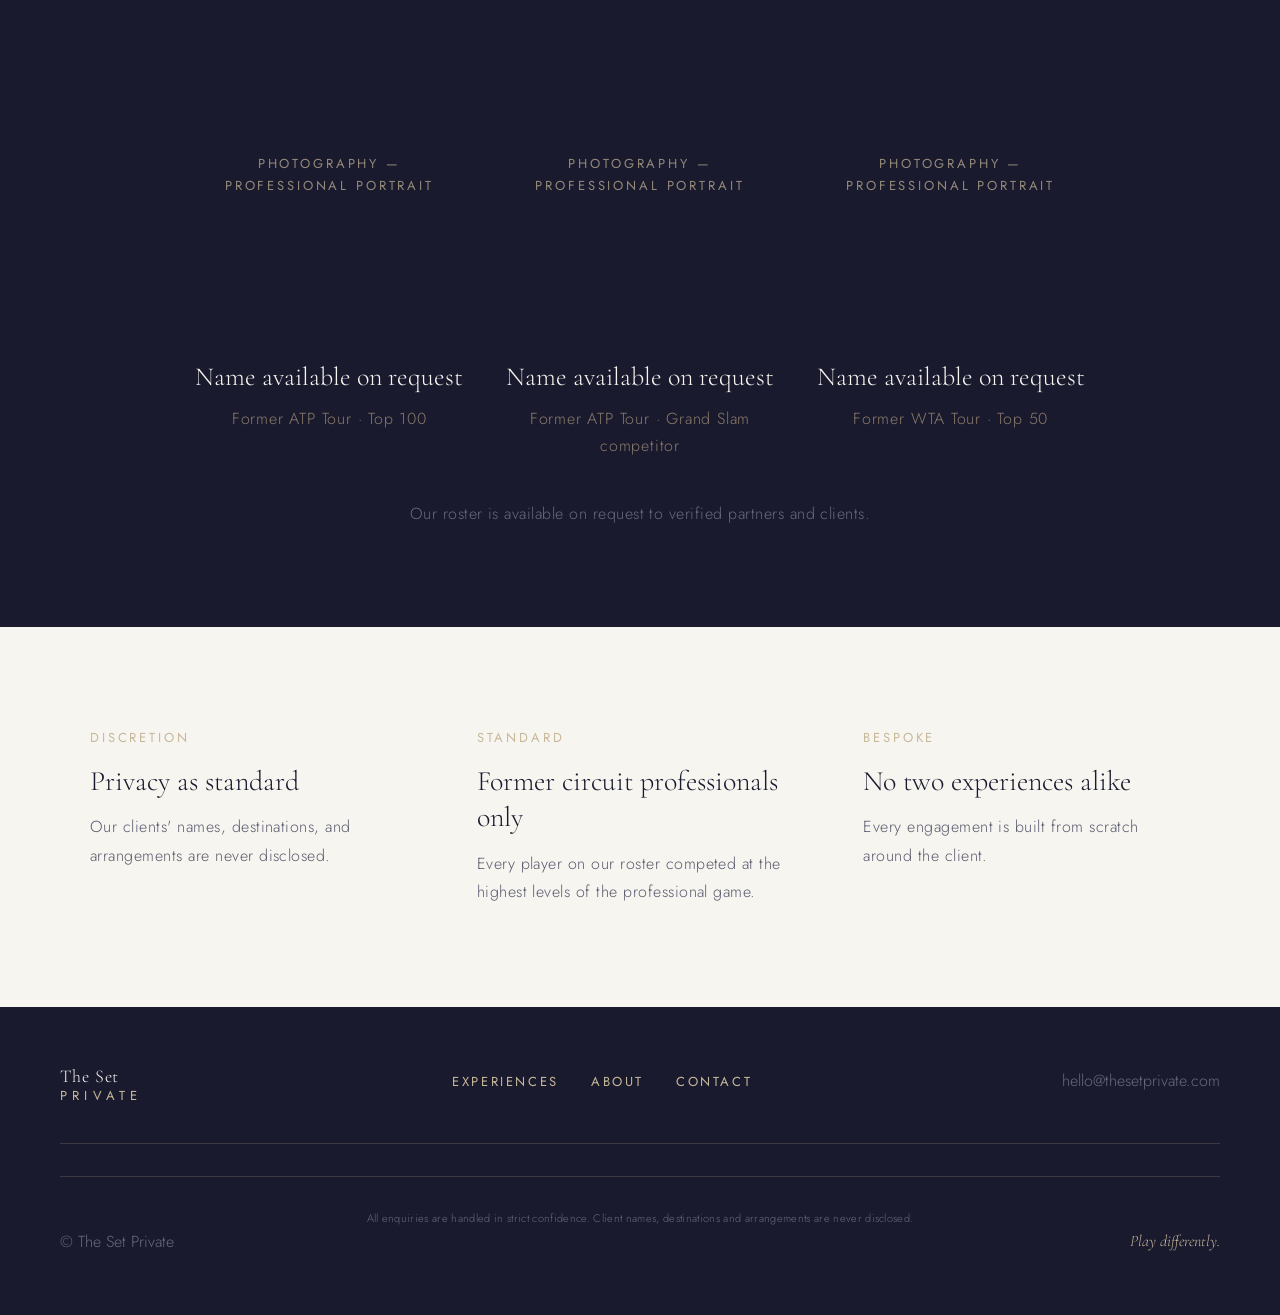
==== commit 3f664c8e: "Add social proof, confidentiality footer, mobile responsiveness, favicon, page titles https://claude" ====
--- a/the-set-private/about.html
+++ b/the-set-private/about.html
@@ -4,6 +4,7 @@
   <meta charset="UTF-8">
   <meta name="viewport" content="width=device-width, initial-scale=1.0">
   <title>About — The Set Private</title>
+  <link rel="icon" href="data:image/svg+xml,<svg xmlns='http://www.w3.org/2000/svg' viewBox='0 0 100 100'><rect width='100' height='100' fill='%231a1a2e'/><text y='72' x='50' text-anchor='middle' font-size='52' fill='%23c8b89a' font-family='Georgia,serif'>S</text></svg>">
   <meta name="description" content="The Set Private is a curated network of former professional players, each vetted for their standard of play, their presence, and their ability to deliver a genuinely exceptional experience.">
   <link rel="stylesheet" href="styles.css">
 </head>
@@ -39,7 +40,7 @@
 
     <!-- ── Hero ───────────────────────────────────────────── -->
     <section class="page-hero" aria-label="About hero">
-      <div class="page-hero__bg" style="background-image: url('pexels-ellie-burgin-1661546-28524386.jpg');"></div>
+      <div class="page-hero__bg" style="background-image: url('pexels-gonzalo-mendiola-95842233-17649414.jpg'); background-position: center bottom;"></div>
       <div class="page-hero__content">
         <h1 class="page-hero__title">About</h1>
       </div>
@@ -136,6 +137,7 @@
       </ul>
       <span class="footer__email">hello@thesetprivate.com</span>
     </div>
+    <p class="footer__confidential">All enquiries are handled in strict confidence. Client names, destinations and arrangements are never disclosed.</p>
     <div class="footer__bottom">
       <span class="footer__copy">© The Set Private</span>
       <span class="footer__tagline">Play differently.</span>
--- a/the-set-private/styles.css
+++ b/the-set-private/styles.css
@@ -1115,14 +1115,81 @@
 }
 
 /* ════════════════════════════════════════════════════════════
+   SOCIAL PROOF
+   ════════════════════════════════════════════════════════════ */
+
+.social-proof {
+  background: var(--parchment);
+  padding: 64px 48px;
+  text-align: center;
+  border-top: 0.5px solid var(--sand);
+  border-bottom: 0.5px solid var(--sand);
+}
+
+.social-proof__label {
+  display: block;
+  font-family: 'Jost', sans-serif;
+  font-weight: 400;
+  font-size: 13px;
+  letter-spacing: 0.15em;
+  text-transform: uppercase;
+  color: var(--dusk);
+  margin-bottom: 28px;
+}
+
+.social-proof__names {
+  display: flex;
+  flex-wrap: wrap;
+  justify-content: center;
+  align-items: center;
+  gap: 0;
+  font-family: 'Cormorant Garamond', serif;
+  font-weight: 400;
+  font-size: 20px;
+  color: #8a7a6a;
+  letter-spacing: 0.04em;
+}
+
+.social-proof__names span {
+  padding: 4px 20px;
+}
+
+.social-proof__names span:not(:last-child)::after {
+  content: '·';
+  margin-left: 20px;
+  color: var(--sand);
+}
+
+/* ════════════════════════════════════════════════════════════
+   FOOTER CONFIDENTIALITY
+   ════════════════════════════════════════════════════════════ */
+
+.footer__confidential {
+  font-family: 'Jost', sans-serif;
+  font-weight: 300;
+  font-size: 11px;
+  color: #6a6a7e;
+  letter-spacing: 0.03em;
+  text-align: center;
+  padding-top: 32px;
+  border-top: 0.5px solid rgba(200, 184, 154, 0.2);
+  margin-top: 32px;
+}
+
+/* ════════════════════════════════════════════════════════════
    RESPONSIVE — 768px breakpoint
    ════════════════════════════════════════════════════════════ */
 
 @media (max-width: 768px) {
 
+  /* Prevent horizontal scroll */
+  body {
+    overflow-x: hidden;
+  }
+
   /* Nav */
   .nav {
-    padding: 0 24px;
+    padding: 0 20px;
   }
 
   .nav__links {
@@ -1133,13 +1200,75 @@
     display: flex;
   }
 
+  /* Mobile overlay */
   .nav__overlay {
     display: flex;
+    flex-direction: column;
+    justify-content: center;
+    align-items: center;
+    gap: 32px;
+    padding: 48px 24px;
+  }
+
+  .nav__overlay a {
+    font-family: 'Cormorant Garamond', serif;
+    font-size: 32px;
+    font-weight: 300;
+    font-style: italic;
+    color: var(--parchment);
+    text-decoration: none;
+    letter-spacing: 0.04em;
+  }
+
+  .nav__overlay-close {
+    font-family: 'Jost', sans-serif;
+    font-size: 13px;
+    letter-spacing: 0.12em;
+    text-transform: uppercase;
+    color: var(--dusk);
+    background: none;
+    border: none;
+    cursor: pointer;
+    position: absolute;
+    top: 28px;
+    right: 24px;
   }
 
   /* Hero */
+  .hero {
+    height: 100svh;
+    min-height: 560px;
+  }
+
+  .hero__the {
+    font-size: 20px;
+  }
+
   .hero__set {
-    font-size: 80px;
+    font-size: 72px;
+    line-height: 1;
+  }
+
+  .hero__private {
+    font-size: 20px;
+  }
+
+  .hero__tagline {
+    font-size: 14px;
+  }
+
+  .hero__rule {
+    margin: 16px 0;
+  }
+
+  /* Page hero */
+  .page-hero {
+    height: 45svh;
+    min-height: 280px;
+  }
+
+  .page-hero__title {
+    font-size: 52px;
   }
 
   /* Sections padding */
@@ -1151,29 +1280,80 @@
   .values,
   .partner,
   .contact-section {
-    padding: 72px 24px;
-  }
-
+    padding: 64px 20px;
+  }
+
+  .social-proof {
+    padding: 48px 20px;
+  }
+
+  /* Intro */
   .intro__quote {
-    font-size: 26px;
+    font-size: 22px;
+  }
+
+  .intro__body {
+    font-size: 16px;
   }
 
   /* Pillars */
   .pillars__grid {
     grid-template-columns: 1fr;
-    gap: 48px;
+    gap: 0;
+  }
+
+  .pillars__grid > div {
+    padding: 40px 0;
+    border-top: 0.5px solid var(--sand);
+  }
+
+  .pillars__grid > div:last-child {
+    border-bottom: 0.5px solid var(--sand);
+  }
+
+  .pillar__title {
+    font-size: 28px;
+  }
+
+  /* Social proof */
+  .social-proof__names {
+    flex-direction: column;
+    gap: 16px;
+    font-size: 18px;
+  }
+
+  .social-proof__names span::after {
+    display: none;
+  }
+
+  .social-proof__names span:not(:last-child)::after {
+    display: none;
   }
 
   /* Cards */
   .cards-grid {
     grid-template-columns: 1fr;
-    gap: 28px;
+    gap: 24px;
+  }
+
+  .card__img {
+    height: 220px;
+  }
+
+  /* Experiences preview CTA */
+  .experiences-preview__cta .btn {
+    width: 100%;
+    text-align: center;
   }
 
   /* Brand story */
   .brand-story__inner {
     grid-template-columns: 1fr;
-    gap: 40px;
+    gap: 32px;
+  }
+
+  .brand-story__left {
+    font-size: 22px;
   }
 
   /* Roster */
@@ -1182,15 +1362,32 @@
     gap: 40px;
   }
 
+  .roster-card__img {
+    height: 280px;
+  }
+
   /* Values */
   .values__grid {
     grid-template-columns: 1fr;
-    gap: 48px;
+    gap: 0;
+  }
+
+  .values__grid > div {
+    padding: 40px 0;
+    border-top: 0.5px solid var(--sand);
+  }
+
+  .values__grid > div:last-child {
+    border-bottom: 0.5px solid var(--sand);
+  }
+
+  .value__title {
+    font-size: 26px;
   }
 
   /* Experiences rows */
   .experiences-detail {
-    padding: 72px 0;
+    padding: 64px 0;
   }
 
   .experience-row {
@@ -1203,48 +1400,89 @@
   }
 
   .experience-row__img {
-    min-height: 280px;
-    height: 280px;
+    min-height: 260px;
+    height: 260px;
   }
 
   .experience-row__content {
-    padding: 48px 24px;
+    padding: 40px 20px;
+  }
+
+  .experience-row__title {
+    font-size: 34px;
+  }
+
+  .experience-row__content .btn {
+    width: 100%;
+    text-align: center;
+  }
+
+  /* Partner */
+  .partner__quote {
+    font-size: 22px;
+  }
+
+  .partner .btn {
+    width: 100%;
+    text-align: center;
+  }
+
+  /* Closing CTA */
+  .closing-cta__heading {
+    font-size: 28px;
+    padding: 0 20px;
+  }
+
+  .closing-cta__content .btn {
+    width: auto;
+    min-width: 160px;
   }
 
   /* Contact */
   .contact-inner {
     grid-template-columns: 1fr;
-    gap: 56px;
+    gap: 48px;
+  }
+
+  .contact-left__heading {
+    font-size: 28px;
+  }
+
+  .enquiry-form .btn {
+    width: 100%;
+    text-align: center;
   }
 
   /* Footer */
   .footer {
-    padding: 48px 24px;
+    padding: 48px 20px 32px;
   }
 
   .footer__main {
     flex-direction: column;
-    gap: 32px;
+    gap: 28px;
+    align-items: flex-start;
   }
 
   .footer__nav {
     flex-wrap: wrap;
-    gap: 20px;
+    gap: 16px 24px;
+  }
+
+  .footer__confidential {
+    margin-top: 28px;
+    padding-top: 28px;
   }
 
   .footer__bottom {
     flex-direction: column;
-    gap: 12px;
+    gap: 8px;
     text-align: center;
-  }
-
-  /* Page hero */
-  .page-hero__title {
-    font-size: 60px;
-  }
-
-  .closing-cta__heading {
-    font-size: 32px;
-    padding: 0 24px;
-  }
-}
+    margin-top: 20px;
+  }
+
+  /* Section titles */
+  .section-title {
+    font-size: 42px;
+  }
+}
